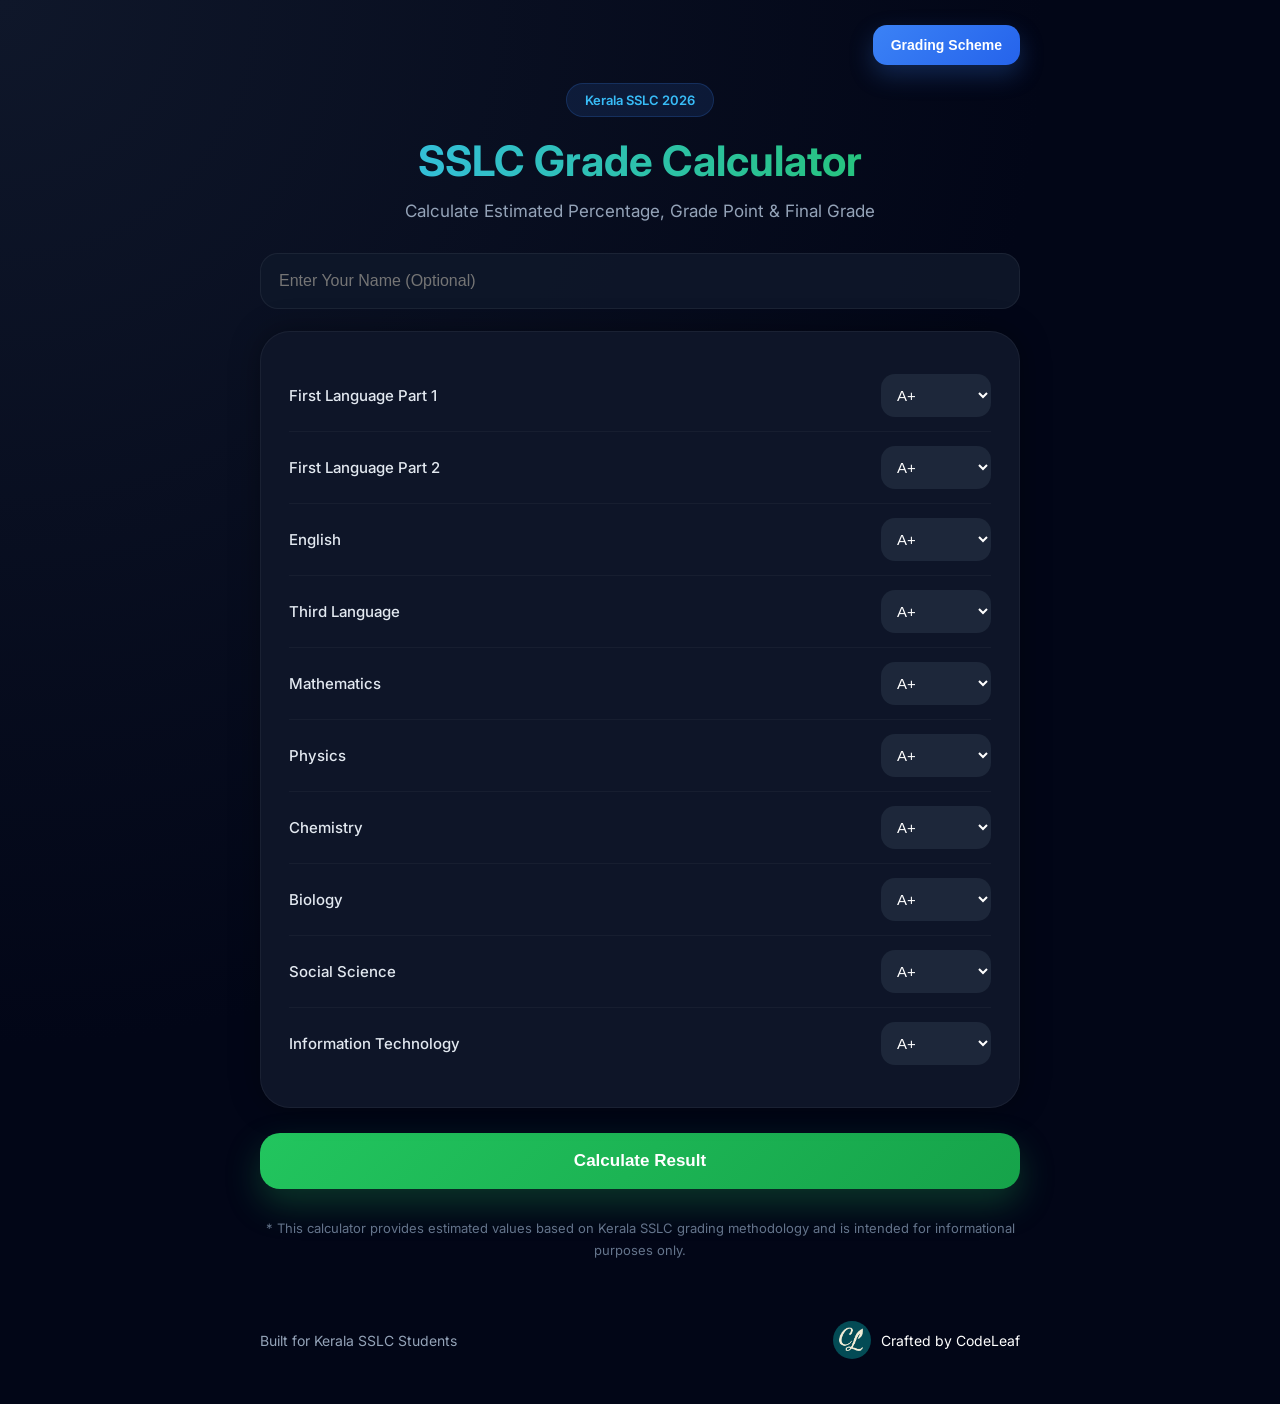
==== index.html @ b0786adb "Initial commit" ====
<!DOCTYPE html>
<html lang="en">

<head>

    <meta charset="UTF-8">

    <meta
        name="viewport"
        content="width=device-width, initial-scale=1.0"
    >

    <title>
        SSLC Grade Calculator 2026
    </title>

    <!-- GOOGLE FONT -->

    <link
        rel="preconnect"
        href="https://fonts.googleapis.com"
    >

    <link
        rel="preconnect"
        href="https://fonts.gstatic.com"
        crossorigin
    >

    <link
        href="https://fonts.googleapis.com/css2?family=Inter:wght@400;500;600;700&display=swap"
        rel="stylesheet"
    >

    <!-- CSS -->

    <link
        rel="stylesheet"
        href="style.css"
    >

</head>

<body>

    <!-- RESULT POPUP OVERLAY -->

    <div
        class="popup-overlay"
        id="popupOverlay"
    ></div>

    <div class="container">

        <!-- TOP BUTTON -->

        <div class="top-info-btn-container">

            <button
                class="grading-btn"
                onclick="openModal()"
            >
                Grading Scheme
            </button>

        </div>

        <!-- HERO SECTION -->

        <div class="hero">

            <div class="hero-badge">
                Kerala SSLC 2026
            </div>

            <h1>
                SSLC Grade Calculator
            </h1>

            <p>
                Calculate Estimated Percentage,
                Grade Point & Final Grade
            </p>

        </div>

        <!-- NAME INPUT -->

        <div class="name-box">

            <input
                type="text"
                id="studentName"
                placeholder="Enter Your Name (Optional)"
                maxlength="40"
            >

        </div>

        <!-- SUBJECT LIST -->

        <div
            class="subjects"
            id="subjects"
        ></div>

        <!-- CALCULATE BUTTON -->

        <button
            class="calculate-btn"
            onclick="calculateResult()"
        >
            Calculate Result
        </button>

        <!-- RESULT CARD -->

        <div
            class="result-card"
            id="resultCard"
        >

            <!-- CLOSE BUTTON -->

            <button
                class="close-result"
                onclick="closeResultCard()"
            >
                ✕
            </button>

            <!-- HEADER -->

            <div class="result-header">

                <div class="result-badge">
                    Kerala SSLC 2026
                </div>

                <h2>
                    Grade Report
                </h2>

            </div>

            <!-- RESULT DETAILS -->

            <div
                class="result-item"
                id="tgp"
            ></div>

            <div
                class="result-item"
                id="percentage"
            ></div>

            <div
                class="result-item"
                id="cgpa"
            ></div>

            <div
                class="result-item"
                id="grade"
            ></div>

            <!-- SHARE PREVIEW -->

            <div class="share-preview">

                <!-- TOP -->

                <div class="share-top">

                    <div>

                        <div class="report-badge">
                            SSLC REPORT 2026
                        </div>

                        <h3>
                            Kerala SSLC Grade Card
                        </h3>

                    </div>


                </div>

                <!-- NAME -->

                <div
                    class="share-name"
                    id="shareName"
                ></div>

                <!-- GRADE SECTION -->

                <div class="grade-layout">

                    <!-- RESULT CIRCLE -->

                    <div class="result-circle">

                        <span id="circleGrade">
                            A+
                        </span>

                    </div>

                    <!-- DETAILS -->

                    <div class="grade-details">

                        <div
                            class="share-grade"
                            id="shareGrade"
                        ></div>

                        <div
                            class="share-percentage"
                            id="sharePercentage"
                        ></div>

                        <div
                            class="share-cgpa"
                            id="shareCGPA"
                        ></div>

                    </div>

                </div>

                <!-- FOOTER -->

                <div class="share-footer">

                    <span>
                        Generated via sslcgrade.online
                    </span>

                </div>

            </div>

            <!-- SHARE BUTTON -->

            <button
                class="share-btn"
                onclick="shareCard()"
            >
                Share Result Card
            </button>

        </div>

        <!-- MODAL -->

        <div
            class="modal"
            id="gradingModal"
        >

            <div class="modal-content">

                <!-- CLOSE -->

                <span
                    class="close-btn"
                    onclick="closeModal()"
                >
                    &times;
                </span>

                <h2>
                    Kerala SSLC Grading System
                </h2>

                <!-- TABLE -->

                <div class="table-wrapper">

                    <table>

                        <tr>
                            <th>Grade</th>
                            <th>Percentage</th>
                            <th>Point</th>
                        </tr>

                        <tr>
                            <td>A+</td>
                            <td>90 - 100</td>
                            <td>9</td>
                        </tr>

                        <tr>
                            <td>A</td>
                            <td>80 - 89</td>
                            <td>8</td>
                        </tr>

                        <tr>
                            <td>B+</td>
                            <td>70 - 79</td>
                            <td>7</td>
                        </tr>

                        <tr>
                            <td>B</td>
                            <td>60 - 69</td>
                            <td>6</td>
                        </tr>

                        <tr>
                            <td>C+</td>
                            <td>50 - 59</td>
                            <td>5</td>
                        </tr>

                        <tr>
                            <td>C</td>
                            <td>40 - 49</td>
                            <td>4</td>
                        </tr>

                        <tr>
                            <td>D+</td>
                            <td>30 - 39</td>
                            <td>3</td>
                        </tr>

                        <tr>
                            <td>D</td>
                            <td>20 - 29</td>
                            <td>2</td>
                        </tr>

                        <tr>
                            <td>E</td>
                            <td>Below 20</td>
                            <td>1</td>
                        </tr>

                    </table>

                </div>

            </div>

        </div>

        <!-- DISCLAIMER -->

        <p class="disclaimer">

            * This calculator provides estimated values
            based on Kerala SSLC grading methodology
            and is intended for informational purposes only.

        </p>

        <!-- FOOTER -->

        <footer class="footer">

            <div class="footer-content">

                <span>
                    Built for Kerala SSLC Students
                </span>

                <a
                    href="https://codeleaf.co.in"
                    target="_blank"
                    class="codeleaf-tag"
                >

                    <img
                        src="logo.png"
                        alt="CodeLeaf Logo"
                        class="codeleaf-logo"
                    >

                    <span>
                        Crafted by CodeLeaf
                    </span>

                </a>

            </div>

        </footer>

    </div>

    <!-- SCRIPT -->

    <script src="script.js"></script>

</body>

</html>
---- style.css ----
*{
    margin:0;
    padding:0;
    box-sizing:border-box;
}

body{

    font-family:'Inter',sans-serif;

    background:
    radial-gradient(
        circle at top left,
        #0f172a,
        #020617 55%
    );

    color:white;

    min-height:100vh;

    padding:25px 15px;

    overflow-x:hidden;

}

/* CONTAINER */

.container{

    width:100%;

    max-width:760px;

    margin:auto;

}

/* HERO */

.hero{

    text-align:center;

    margin-bottom:28px;

}

.hero-badge{

    display:inline-block;

    padding:8px 18px;

    border-radius:30px;

    background:
    rgba(59,130,246,0.12);

    border:
    1px solid rgba(59,130,246,0.20);

    color:#38bdf8;

    font-size:13px;

    font-weight:600;

    margin-bottom:18px;

}

.hero h1{

    font-size:42px;

    font-weight:700;

    margin-bottom:12px;

    background:
    linear-gradient(
        90deg,
        #38bdf8,
        #22c55e
    );

    -webkit-background-clip:text;

    -webkit-text-fill-color:transparent;

}

.hero p{

    color:#94a3b8;

    font-size:17px;

    line-height:1.6;

}

/* TOP BUTTON */

.top-info-btn-container{

    display:flex;

    justify-content:flex-end;

    margin-bottom:18px;

}

.grading-btn{

    border:none;

    padding:12px 18px;

    border-radius:14px;

    background:
    linear-gradient(
        135deg,
        #3b82f6,
        #2563eb
    );

    color:white;

    font-size:14px;

    font-weight:600;

    cursor:pointer;

    transition:0.3s;

    box-shadow:
    0 10px 25px rgba(59,130,246,0.25);

}

.grading-btn:hover{

    transform:translateY(-2px);

}

/* NAME INPUT */

.name-box{

    margin-bottom:22px;

}

.name-box input{

    width:100%;

    padding:18px;

    border-radius:18px;

    border:
    1px solid rgba(255,255,255,0.06);

    background:
    rgba(15,23,42,0.92);

    color:white;

    font-size:16px;

    outline:none;

    transition:0.3s;

}

.name-box input:focus{

    border-color:#38bdf8;

    box-shadow:
    0 0 0 4px rgba(56,189,248,0.10);

}

/* SUBJECT BOX */

.subjects{

    background:
    rgba(15,23,42,0.95);

    border:
    1px solid rgba(255,255,255,0.05);

    padding:28px;

    border-radius:30px;

    backdrop-filter:blur(14px);

    box-shadow:
    0 0 30px rgba(0,0,0,0.35);

}

/* SUBJECT ROW */

.subject-row{

    display:flex;

    justify-content:space-between;

    align-items:center;

    gap:20px;

    padding:14px 0;

    border-bottom:
    1px solid rgba(255,255,255,0.04);

}

.subject-row:last-child{

    border-bottom:none;

}

.subject-row label{

    font-size:15px;

    color:#e2e8f0;

    font-weight:500;

}

/* SELECT */

select{

    min-width:110px;

    padding:12px;

    border:none;

    border-radius:14px;

    background:
    rgba(30,41,59,0.95);

    color:white;

    font-size:15px;

    outline:none;

    cursor:pointer;

}

/* BUTTONS */

.calculate-btn,
.share-btn{

    width:100%;

    border:none;

    padding:18px;

    border-radius:20px;

    margin-top:25px;

    font-size:17px;

    font-weight:600;

    cursor:pointer;

    transition:0.3s;

}

.calculate-btn{

    background:
    linear-gradient(
        135deg,
        #22c55e,
        #16a34a
    );

    color:white;

    box-shadow:
    0 15px 35px rgba(34,197,94,0.25);

}

.share-btn{

    background:
    linear-gradient(
        135deg,
        #3b82f6,
        #2563eb
    );

    color:white;

    margin-top:28px;

}

.calculate-btn:hover,
.share-btn:hover{

    transform:translateY(-2px);

}

/* OVERLAY */

.popup-overlay{

    display:none;

    position:fixed;

    inset:0;

    background:
    rgba(0,0,0,0.72);

    backdrop-filter:blur(10px);

    z-index:9990;

}

/* RESULT POPUP */

.result-card{

    display:none;

    position:fixed;

    top:50%;

    left:50%;

    transform:
    translate(-50%,-50%);

    width:92%;

    max-width:520px;

    max-height:90vh;

    overflow-y:auto;

    z-index:9999;

    padding:34px 28px;

    border-radius:34px;

    background:
    linear-gradient(
        145deg,
        rgba(15,23,42,0.98),
        rgba(30,41,59,0.96)
    );

    border:
    1px solid rgba(255,255,255,0.08);

    box-shadow:
    0 0 80px rgba(59,130,246,0.20);

    animation:popupShow 0.35s ease;

}

/* POPUP ANIMATION */

@keyframes popupShow{

    from{

        opacity:0;

        transform:
        translate(-50%,-45%)
        scale(0.92);

    }

    to{

        opacity:1;

        transform:
        translate(-50%,-50%)
        scale(1);

    }

}

/* CLOSE BUTTON */

.close-result{

    position:absolute;

    top:18px;

    right:18px;

    width:44px;

    height:44px;

    border:none;

    border-radius:50%;

    display:flex;

    align-items:center;

    justify-content:center;

    background:
    linear-gradient(
        135deg,
        rgba(239,68,68,0.25),
        rgba(220,38,38,0.22)
    );

    color:white;

    font-size:20px;

    cursor:pointer;

    transition:0.3s;

}

.close-result:hover{

    transform:
    rotate(90deg)
    scale(1.08);

}

/* RESULT HEADER */

.result-header{

    text-align:center;

    margin-bottom:25px;

}

.result-header h2{

    font-size:34px;

    margin-top:10px;

}

/* RESULT ITEMS */

.result-item{

    margin:12px 0;

    color:#cbd5e1;

    font-size:17px;

    text-align:center;

}

/* SHARE PREVIEW */

.share-preview{

    margin-top:30px;

    padding:28px;

    border-radius:30px;

    background:
    linear-gradient(
        145deg,
        rgba(15,23,42,0.98),
        rgba(30,41,59,0.95)
    );

    border:
    1px solid rgba(255,255,255,0.05);

}

/* SHARE TOP */

.share-top{

    display:flex;

    justify-content:space-between;

    align-items:center;

    margin-bottom:25px;

}

.report-badge{

    font-size:12px;

    color:#38bdf8;

    margin-bottom:6px;

}

.share-top h3{

    font-size:22px;

}

/* LOGO */

.mini-logo{

    width:56px;

    height:56px;

    border-radius:50%;

}

/* NAME */

.share-name{

    text-align:center;

    font-size:26px;

    font-weight:700;

    margin-bottom:25px;

}

/* RESULT CIRCLE */

.result-circle{

    width:180px;

    height:180px;

    border-radius:50%;

    margin:0 auto 28px;

    display:flex;

    justify-content:center;

    align-items:center;

    background:
    linear-gradient(
        135deg,
        #22c55e,
        #3b82f6,
        #8b5cf6
    );

    background-size:300% 300%;

    animation:
    gradientMove 6s ease infinite;

    box-shadow:
    0 0 60px rgba(59,130,246,0.30);

}

.result-circle span{

    font-size:64px;

    font-weight:700;

}

@keyframes gradientMove{

    0%{

        background-position:0% 50%;

    }

    50%{

        background-position:100% 50%;

    }

    100%{

        background-position:0% 50%;

    }

}

/* GRADE DETAILS */

.grade-details{

    display:flex;

    flex-direction:column;

    gap:18px;

}

.share-grade,
.share-percentage,
.share-cgpa{

    padding:18px;

    border-radius:20px;

    background:
    rgba(255,255,255,0.04);

    text-align:center;

    font-size:18px;

    color:white;

}

/* FOOTER */

.share-footer{

    margin-top:28px;

    text-align:center;

    color:#94a3b8;

    font-size:13px;

}

/* DISCLAIMER */

.disclaimer{

    margin-top:28px;

    text-align:center;

    color:#64748b;

    font-size:13px;

    line-height:1.7;

}

/* FOOTER */

.footer{

    margin-top:40px;

    padding:20px 0;

}

.footer-content{

    display:flex;

    justify-content:space-between;

    align-items:center;

    gap:20px;

    flex-wrap:wrap;

    color:#94a3b8;

    font-size:14px;

}

/* CODELEAF */

.codeleaf-tag{

    display:flex;

    align-items:center;

    gap:10px;

    text-decoration:none;

    color:white;

    transition:0.3s;

}

.codeleaf-tag:hover{

    transform:translateY(-2px);

}

.codeleaf-logo{

    width:38px;

    height:38px;

    border-radius:50%;

}

/* MODAL */

.modal{

    display:none;

    position:fixed;

    inset:0;

    background:
    rgba(0,0,0,0.7);

    z-index:99999;

    padding:20px;

}

.modal-content{

    background:#0f172a;

    max-width:500px;

    margin:80px auto;

    border-radius:24px;

    padding:28px;

    position:relative;

}

.close-btn{

    position:absolute;

    right:20px;

    top:20px;

    font-size:28px;

    cursor:pointer;

}

/* TABLE */

.table-wrapper{

    overflow-x:auto;

}

table{

    width:100%;

    border-collapse:collapse;

    margin-top:20px;

}

th,
td{

    padding:14px;

    border:
    1px solid rgba(255,255,255,0.06);

    text-align:center;

}

th{

    background:
    rgba(59,130,246,0.18);

}

/* MOBILE */

@media(max-width:600px){

    .hero h1{

        font-size:34px;

    }

    .subject-row{

        flex-direction:column;

        align-items:flex-start;

    }

    select{

        width:100%;

    }

    .result-circle{

        width:150px;

        height:150px;

    }

    .result-circle span{

        font-size:52px;

    }

    .share-top{

        flex-direction:column;

        gap:18px;

        text-align:center;

    }

    .footer-content{

        flex-direction:column;

        text-align:center;

    }

}
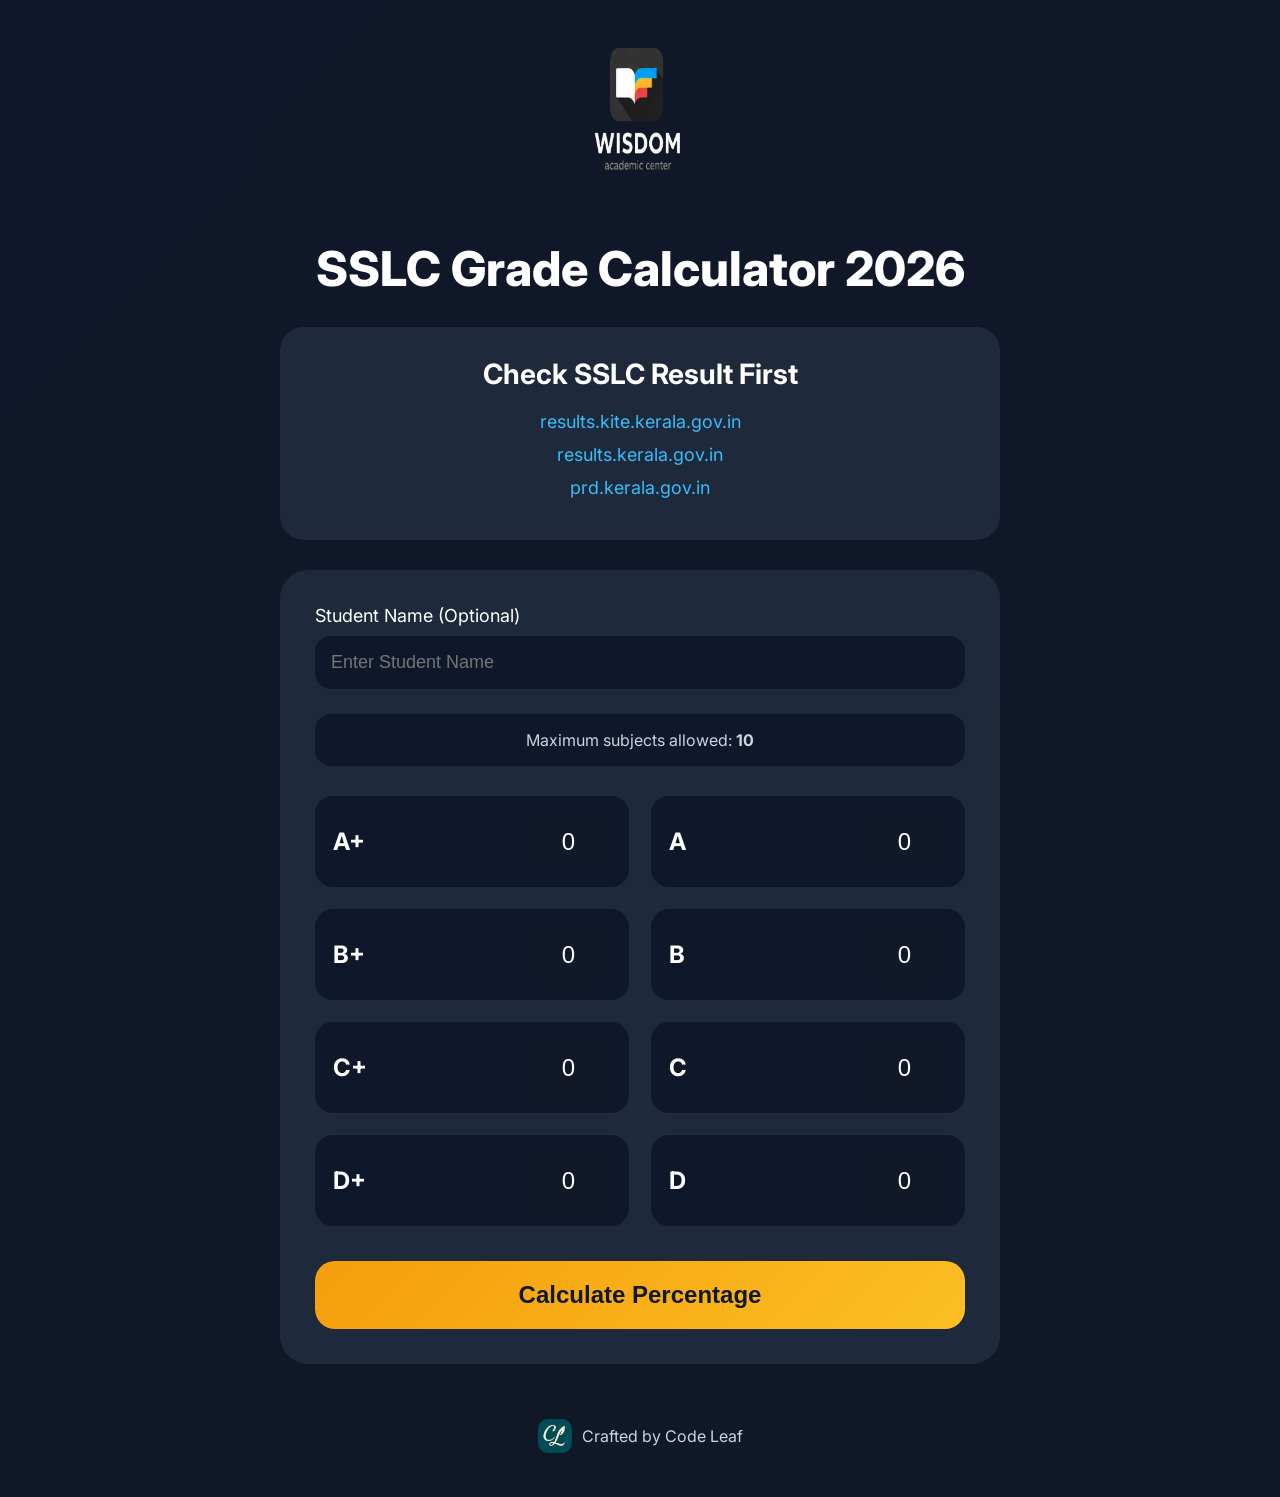
==== commit 88f5da17: "Initial commit3" ====
--- a/index.html
+++ b/index.html
@@ -3,401 +3,225 @@
 
 <head>
 
-    <meta charset="UTF-8">
-
-    <meta
-        name="viewport"
-        content="width=device-width, initial-scale=1.0"
-    >
-
-    <title>
+<meta charset="UTF-8">
+<meta name="viewport" content="width=device-width, initial-scale=1.0">
+
+<title>SSLC Grade Calculator 2026</title>
+
+<link rel="stylesheet" href="style.css">
+
+<link rel="preconnect"
+      href="https://fonts.googleapis.com">
+
+<link rel="preconnect"
+      href="https://fonts.gstatic.com"
+      crossorigin>
+
+<link href="https://fonts.googleapis.com/css2?family=Inter:wght@400;500;600;700;800&display=swap"
+      rel="stylesheet">
+
+</head>
+
+<body>
+
+<div class="container">
+
+    <!-- LOGO -->
+
+    <div class="logo-section">
+
+        <img src="Firefly.png"
+             class="wisdom-logo">
+
+    </div>
+
+    <!-- TITLE -->
+
+    <h1>
         SSLC Grade Calculator 2026
-    </title>
-
-    <!-- GOOGLE FONT -->
-
-    <link
-        rel="preconnect"
-        href="https://fonts.googleapis.com"
-    >
-
-    <link
-        rel="preconnect"
-        href="https://fonts.gstatic.com"
-        crossorigin
-    >
-
-    <link
-        href="https://fonts.googleapis.com/css2?family=Inter:wght@400;500;600;700&display=swap"
-        rel="stylesheet"
-    >
-
-    <!-- CSS -->
-
-    <link
-        rel="stylesheet"
-        href="style.css"
-    >
-
-</head>
-
-<body>
-
-    <!-- RESULT POPUP OVERLAY -->
-
-    <div
-        class="popup-overlay"
-        id="popupOverlay"
-    ></div>
-
-    <div class="container">
-
-        <!-- TOP BUTTON -->
-
-        <div class="top-info-btn-container">
-
-            <button
-                class="grading-btn"
-                onclick="openModal()"
-            >
-                Grading Scheme
-            </button>
+    </h1>
+
+    <!-- RESULT LINKS -->
+
+    <div class="result-links">
+
+        <h3>
+            Check SSLC Result First
+        </h3>
+
+        <a href="https://results.kite.kerala.gov.in"
+           target="_blank">
+
+           results.kite.kerala.gov.in
+
+        </a>
+
+        <a href="https://results.kerala.gov.in"
+           target="_blank">
+
+           results.kerala.gov.in
+
+        </a>
+
+        <a href="https://prd.kerala.gov.in"
+           target="_blank">
+
+           prd.kerala.gov.in
+
+        </a>
+
+    </div>
+
+    <!-- FORM -->
+
+    <div class="form-box">
+
+        <!-- OPTIONAL NAME -->
+
+        <div class="input-box">
+
+            <label>
+                Student Name (Optional)
+            </label>
+
+            <input type="text"
+                   id="studentName"
+                   placeholder="Enter Student Name">
 
         </div>
 
-        <!-- HERO SECTION -->
-
-        <div class="hero">
-
-            <div class="hero-badge">
-                Kerala SSLC 2026
-            </div>
-
-            <h1>
-                SSLC Grade Calculator
-            </h1>
-
-            <p>
-                Calculate Estimated Percentage,
-                Grade Point & Final Grade
-            </p>
+        <!-- NOTE -->
+
+        <div class="note-box">
+
+            Maximum subjects allowed:
+            <strong>10</strong>
 
         </div>
 
-        <!-- NAME INPUT -->
-
-        <div class="name-box">
-
-            <input
-                type="text"
-                id="studentName"
-                placeholder="Enter Your Name (Optional)"
-                maxlength="40"
-            >
+        <!-- GRADE GRID -->
+
+        <div class="grade-grid">
+
+            <div class="grade-item">
+                <label>A+</label>
+                <input type="number" id="aplus" value="0">
+            </div>
+
+            <div class="grade-item">
+                <label>A</label>
+                <input type="number" id="a" value="0">
+            </div>
+
+            <div class="grade-item">
+                <label>B+</label>
+                <input type="number" id="bplus" value="0">
+            </div>
+
+            <div class="grade-item">
+                <label>B</label>
+                <input type="number" id="b" value="0">
+            </div>
+
+            <div class="grade-item">
+                <label>C+</label>
+                <input type="number" id="cplus" value="0">
+            </div>
+
+            <div class="grade-item">
+                <label>C</label>
+                <input type="number" id="c" value="0">
+            </div>
+
+            <div class="grade-item">
+                <label>D+</label>
+                <input type="number" id="dplus" value="0">
+            </div>
+
+            <div class="grade-item">
+                <label>D</label>
+                <input type="number" id="d" value="0">
+            </div>
 
         </div>
 
-        <!-- SUBJECT LIST -->
-
-        <div
-            class="subjects"
-            id="subjects"
-        ></div>
-
-        <!-- CALCULATE BUTTON -->
-
-        <button
-            class="calculate-btn"
-            onclick="calculateResult()"
-        >
-            Calculate Result
+        <!-- BUTTON -->
+
+        <button class="calculate-btn"
+                onclick="calculateResult()">
+
+            Calculate Percentage
+
         </button>
 
-        <!-- RESULT CARD -->
-
-        <div
-            class="result-card"
-            id="resultCard"
-        >
-
-            <!-- CLOSE BUTTON -->
-
-            <button
-                class="close-result"
-                onclick="closeResultCard()"
-            >
-                ✕
-            </button>
-
-            <!-- HEADER -->
-
-            <div class="result-header">
-
-                <div class="result-badge">
-                    Kerala SSLC 2026
-                </div>
-
-                <h2>
-                    Grade Report
-                </h2>
-
-            </div>
-
-            <!-- RESULT DETAILS -->
-
-            <div
-                class="result-item"
-                id="tgp"
-            ></div>
-
-            <div
-                class="result-item"
-                id="percentage"
-            ></div>
-
-            <div
-                class="result-item"
-                id="cgpa"
-            ></div>
-
-            <div
-                class="result-item"
-                id="grade"
-            ></div>
-
-            <!-- SHARE PREVIEW -->
-
-            <div class="share-preview">
-
-                <!-- TOP -->
-
-                <div class="share-top">
-
-                    <div>
-
-                        <div class="report-badge">
-                            SSLC REPORT 2026
-                        </div>
-
-                        <h3>
-                            Kerala SSLC Grade Card
-                        </h3>
-
-                    </div>
-
-
-                </div>
-
-                <!-- NAME -->
-
-                <div
-                    class="share-name"
-                    id="shareName"
-                ></div>
-
-                <!-- GRADE SECTION -->
-
-                <div class="grade-layout">
-
-                    <!-- RESULT CIRCLE -->
-
-                    <div class="result-circle">
-
-                        <span id="circleGrade">
-                            A+
-                        </span>
-
-                    </div>
-
-                    <!-- DETAILS -->
-
-                    <div class="grade-details">
-
-                        <div
-                            class="share-grade"
-                            id="shareGrade"
-                        ></div>
-
-                        <div
-                            class="share-percentage"
-                            id="sharePercentage"
-                        ></div>
-
-                        <div
-                            class="share-cgpa"
-                            id="shareCGPA"
-                        ></div>
-
-                    </div>
-
-                </div>
-
-                <!-- FOOTER -->
-
-                <div class="share-footer">
-
-                    <span>
-                        Generated via sslcgrade.online
-                    </span>
-
-                </div>
-
-            </div>
-
-            <!-- SHARE BUTTON -->
-
-            <button
-                class="share-btn"
-                onclick="shareCard()"
-            >
-                Share Result Card
-            </button>
-
-        </div>
-
-        <!-- MODAL -->
-
-        <div
-            class="modal"
-            id="gradingModal"
-        >
-
-            <div class="modal-content">
-
-                <!-- CLOSE -->
-
-                <span
-                    class="close-btn"
-                    onclick="closeModal()"
-                >
-                    &times;
-                </span>
-
-                <h2>
-                    Kerala SSLC Grading System
-                </h2>
-
-                <!-- TABLE -->
-
-                <div class="table-wrapper">
-
-                    <table>
-
-                        <tr>
-                            <th>Grade</th>
-                            <th>Percentage</th>
-                            <th>Point</th>
-                        </tr>
-
-                        <tr>
-                            <td>A+</td>
-                            <td>90 - 100</td>
-                            <td>9</td>
-                        </tr>
-
-                        <tr>
-                            <td>A</td>
-                            <td>80 - 89</td>
-                            <td>8</td>
-                        </tr>
-
-                        <tr>
-                            <td>B+</td>
-                            <td>70 - 79</td>
-                            <td>7</td>
-                        </tr>
-
-                        <tr>
-                            <td>B</td>
-                            <td>60 - 69</td>
-                            <td>6</td>
-                        </tr>
-
-                        <tr>
-                            <td>C+</td>
-                            <td>50 - 59</td>
-                            <td>5</td>
-                        </tr>
-
-                        <tr>
-                            <td>C</td>
-                            <td>40 - 49</td>
-                            <td>4</td>
-                        </tr>
-
-                        <tr>
-                            <td>D+</td>
-                            <td>30 - 39</td>
-                            <td>3</td>
-                        </tr>
-
-                        <tr>
-                            <td>D</td>
-                            <td>20 - 29</td>
-                            <td>2</td>
-                        </tr>
-
-                        <tr>
-                            <td>E</td>
-                            <td>Below 20</td>
-                            <td>1</td>
-                        </tr>
-
-                    </table>
-
-                </div>
-
-            </div>
-
-        </div>
-
-        <!-- DISCLAIMER -->
-
-        <p class="disclaimer">
-
-            * This calculator provides estimated values
-            based on Kerala SSLC grading methodology
-            and is intended for informational purposes only.
-
-        </p>
-
-        <!-- FOOTER -->
-
-        <footer class="footer">
-
-            <div class="footer-content">
-
-                <span>
-                    Built for Kerala SSLC Students
-                </span>
-
-                <a
-                    href="https://codeleaf.co.in"
-                    target="_blank"
-                    class="codeleaf-tag"
-                >
-
-                    <img
-                        src="logo.png"
-                        alt="CodeLeaf Logo"
-                        class="codeleaf-logo"
-                    >
-
-                    <span>
-                        Crafted by CodeLeaf
-                    </span>
-
-                </a>
-
-            </div>
-
-        </footer>
-
-    </div>
-
-    <!-- SCRIPT -->
-
-    <script src="script.js"></script>
+    </div>
+
+</div>
+
+<!-- POPUP -->
+
+<div class="popup-overlay"
+     id="popupOverlay">
+
+</div>
+
+<div class="popup-card"
+     id="popupCard">
+
+    <button class="close-btn"
+            onclick="closePopup()">
+
+        ×
+
+    </button>
+
+    <h2>
+        Result
+    </h2>
+
+    <div class="popup-result">
+
+        <p id="popupName"></p>
+
+        <p id="percentage"></p>
+
+        <p id="grade"></p>
+
+        <p id="classification"></p>
+
+        <p id="tgp"></p>
+
+    </div>
+
+    <button class="copy-btn"
+            onclick="copyResult()">
+
+        Copy Result
+
+    </button>
+
+</div>
+
+<!-- FOOTER -->
+
+<footer class="footer">
+
+    <a href="https://codeleaf.co.in"
+       target="_blank"
+       class="footer-brand">
+
+        <img src="logo.png"
+             class="footer-logo">
+
+        <span>
+            Crafted by Code Leaf
+        </span>
+
+    </a>
+
+</footer>
+
+<script src="script.js"></script>
 
 </body>
 
--- a/style.css
+++ b/style.css
@@ -3,917 +3,477 @@
     padding:0;
     box-sizing:border-box;
 }
+/* REMOVE NUMBER INPUT ARROWS */
+
+input[type=number]::-webkit-inner-spin-button,
+input[type=number]::-webkit-outer-spin-button {
+
+    -webkit-appearance: none;
+
+    margin: 0;
+
+}
+
+input[type=number]{
+
+    -moz-appearance: textfield;
+
+}
 
 body{
 
     font-family:'Inter',sans-serif;
-
-    background:
-    radial-gradient(
-        circle at top left,
-        #0f172a,
-        #020617 55%
-    );
-
-    color:white;
-
-    min-height:100vh;
-
-    padding:25px 15px;
-
-    overflow-x:hidden;
-
-}
-
-/* CONTAINER */
-
-.container{
-
-    width:100%;
-
-    max-width:760px;
-
-    margin:auto;
-
-}
-
-/* HERO */
-
-.hero{
-
-    text-align:center;
-
-    margin-bottom:28px;
-
-}
-
-.hero-badge{
-
-    display:inline-block;
-
-    padding:8px 18px;
-
-    border-radius:30px;
-
-    background:
-    rgba(59,130,246,0.12);
-
-    border:
-    1px solid rgba(59,130,246,0.20);
-
-    color:#38bdf8;
-
-    font-size:13px;
-
-    font-weight:600;
-
-    margin-bottom:18px;
-
-}
-
-.hero h1{
-
-    font-size:42px;
-
-    font-weight:700;
-
-    margin-bottom:12px;
-
-    background:
-    linear-gradient(
-        90deg,
-        #38bdf8,
-        #22c55e
-    );
-
-    -webkit-background-clip:text;
-
-    -webkit-text-fill-color:transparent;
-
-}
-
-.hero p{
-
-    color:#94a3b8;
-
-    font-size:17px;
-
-    line-height:1.6;
-
-}
-
-/* TOP BUTTON */
-
-.top-info-btn-container{
-
-    display:flex;
-
-    justify-content:flex-end;
-
-    margin-bottom:18px;
-
-}
-
-.grading-btn{
-
-    border:none;
-
-    padding:12px 18px;
-
-    border-radius:14px;
 
     background:
     linear-gradient(
         135deg,
-        #3b82f6,
-        #2563eb
+        #0f172a,
+        #111827
     );
 
+    color:#ffffff;
+
+    min-height:100vh;
+
+    padding:20px;
+
+}
+
+/* CONTAINER */
+
+.container{
+
+    max-width:720px;
+
+    margin:auto;
+
+}
+
+/* LOGO */
+
+.logo-section{
+
+    text-align:center;
+
+    margin-bottom:20px;
+
+}
+
+.wisdom-logo{
+
+    width:310px;
+
+    border-radius:20px;
+
+}
+
+/* TITLE */
+
+h1{
+
+    text-align:center;
+
+    font-size:48px;
+
+    line-height:1.2;
+
+    margin-bottom:30px;
+
+    font-weight:800;
+
+}
+
+/* RESULT LINKS */
+
+.result-links{
+
+    background:#1e293b;
+
+    padding:30px;
+
+    border-radius:24px;
+
+    margin-bottom:30px;
+
+    text-align:center;
+
+}
+
+.result-links h3{
+
+    margin-bottom:20px;
+
+    font-size:28px;
+
+}
+
+.result-links a{
+
+    display:block;
+
+    margin:12px 0;
+
+    text-decoration:none;
+
+    color:#38bdf8;
+
+    font-size:18px;
+
+}
+
+/* FORM BOX */
+
+.form-box{
+
+    background:#1e293b;
+
+    padding:35px;
+
+    border-radius:28px;
+
+}
+
+/* INPUT BOX */
+
+.input-box{
+
+    margin-bottom:25px;
+
+}
+
+.input-box label{
+
+    display:block;
+
+    margin-bottom:10px;
+
+    font-size:18px;
+
+}
+
+.input-box input{
+
+    width:100%;
+
+    padding:16px;
+
+    border:none;
+
+    border-radius:16px;
+
+    background:#0f172a;
+
     color:white;
 
-    font-size:14px;
-
-    font-weight:600;
-
-    cursor:pointer;
-
-    transition:0.3s;
-
-    box-shadow:
-    0 10px 25px rgba(59,130,246,0.25);
-
-}
-
-.grading-btn:hover{
-
-    transform:translateY(-2px);
-
-}
-
-/* NAME INPUT */
-
-.name-box{
-
-    margin-bottom:22px;
-
-}
-
-.name-box input{
+    font-size:18px;
+
+}
+
+/* NOTE */
+
+.note-box{
+
+    background:#0f172a;
+
+    padding:16px;
+
+    border-radius:16px;
+
+    text-align:center;
+
+    margin-bottom:30px;
+
+    color:#cbd5e1;
+
+}
+
+/* GRID */
+
+.grade-grid{
+
+    display:grid;
+
+    grid-template-columns:repeat(2,1fr);
+
+    gap:22px;
+
+}
+
+/* ITEM */
+
+.grade-item{
+
+    display:flex;
+
+    justify-content:space-between;
+
+    align-items:center;
+
+    background:#0f172a;
+
+    padding:18px;
+
+    border-radius:18px;
+
+}
+
+.grade-item label{
+
+    font-size:24px;
+
+    font-weight:700;
+
+}
+
+.grade-item input{
+
+    width:85px;
+
+    height:55px;
+
+    border:none;
+
+    border-radius:14px;
+
+    background:#111827;
+
+    color:white;
+
+    text-align:center;
+
+    font-size:24px;
+
+}
+
+/* REMOVE ARROWS */
+
+input::-webkit-outer-spin-button,
+input::-webkit-inner-spin-button{
+
+    -webkit-appearance:none;
+
+}
+
+/* BUTTON */
+
+.calculate-btn{
 
     width:100%;
 
-    padding:18px;
-
-    border-radius:18px;
-
-    border:
-    1px solid rgba(255,255,255,0.06);
-
-    background:
-    rgba(15,23,42,0.92);
-
-    color:white;
-
-    font-size:16px;
-
-    outline:none;
-
-    transition:0.3s;
-
-}
-
-.name-box input:focus{
-
-    border-color:#38bdf8;
-
-    box-shadow:
-    0 0 0 4px rgba(56,189,248,0.10);
-
-}
-
-/* SUBJECT BOX */
-
-.subjects{
-
-    background:
-    rgba(15,23,42,0.95);
-
-    border:
-    1px solid rgba(255,255,255,0.05);
-
-    padding:28px;
-
-    border-radius:30px;
-
-    backdrop-filter:blur(14px);
-
-    box-shadow:
-    0 0 30px rgba(0,0,0,0.35);
-
-}
-
-/* SUBJECT ROW */
-
-.subject-row{
-
-    display:flex;
-
-    justify-content:space-between;
-
-    align-items:center;
-
-    gap:20px;
-
-    padding:14px 0;
-
-    border-bottom:
-    1px solid rgba(255,255,255,0.04);
-
-}
-
-.subject-row:last-child{
-
-    border-bottom:none;
-
-}
-
-.subject-row label{
-
-    font-size:15px;
-
-    color:#e2e8f0;
-
-    font-weight:500;
-
-}
-
-/* SELECT */
-
-select{
-
-    min-width:110px;
-
-    padding:12px;
+    margin-top:35px;
+
+    padding:20px;
 
     border:none;
 
-    border-radius:14px;
-
-    background:
-    rgba(30,41,59,0.95);
-
-    color:white;
-
-    font-size:15px;
-
-    outline:none;
-
-    cursor:pointer;
-
-}
-
-/* BUTTONS */
-
-.calculate-btn,
-.share-btn{
-
-    width:100%;
-
-    border:none;
-
-    padding:18px;
-
     border-radius:20px;
-
-    margin-top:25px;
-
-    font-size:17px;
-
-    font-weight:600;
-
-    cursor:pointer;
-
-    transition:0.3s;
-
-}
-
-.calculate-btn{
 
     background:
     linear-gradient(
         135deg,
-        #22c55e,
-        #16a34a
+        #f59e0b,
+        #fbbf24
     );
 
+    color:#111827;
+
+    font-size:24px;
+
+    font-weight:800;
+
+    cursor:pointer;
+
+}
+
+/* POPUP */
+
+.popup-overlay{
+
+    position:fixed;
+
+    inset:0;
+
+    background:rgba(0,0,0,0.75);
+
+    display:none;
+
+    z-index:999;
+
+}
+
+.popup-card{
+
+    position:fixed;
+
+    top:50%;
+
+    left:50%;
+
+    transform:translate(-50%,-50%);
+
+    width:90%;
+
+    max-width:480px;
+
+    background:#1e293b;
+
+    padding:35px;
+
+    border-radius:28px;
+
+    z-index:1000;
+
+    display:none;
+
+}
+
+.popup-card h2{
+
+    text-align:center;
+
+    margin-bottom:25px;
+
+    font-size:40px;
+
+    color:#fbbf24;
+
+}
+
+.popup-result p{
+
+    text-align:center;
+
+    margin:18px 0;
+
+    font-size:22px;
+
+    line-height:1.7;
+
+}
+
+/* CLOSE */
+
+.close-btn{
+
+    position:absolute;
+
+    top:15px;
+
+    right:15px;
+
+    width:40px;
+
+    height:40px;
+
+    border:none;
+
+    border-radius:50%;
+
+    background:#111827;
+
     color:white;
 
-    box-shadow:
-    0 15px 35px rgba(34,197,94,0.25);
-
-}
-
-.share-btn{
+    font-size:26px;
+
+    cursor:pointer;
+
+}
+
+/* COPY BUTTON */
+
+.copy-btn{
+
+    width:100%;
+
+    margin-top:25px;
+
+    padding:18px;
+
+    border:none;
+
+    border-radius:18px;
 
     background:
     linear-gradient(
         135deg,
-        #3b82f6,
-        #2563eb
+        #38bdf8,
+        #0ea5e9
     );
 
     color:white;
 
-    margin-top:28px;
-
-}
-
-.calculate-btn:hover,
-.share-btn:hover{
-
-    transform:translateY(-2px);
-
-}
-
-/* OVERLAY */
-
-.popup-overlay{
-
-    display:none;
-
-    position:fixed;
-
-    inset:0;
-
-    background:
-    rgba(0,0,0,0.72);
-
-    backdrop-filter:blur(10px);
-
-    z-index:9990;
-
-}
-
-/* RESULT POPUP */
-
-.result-card{
-
-    display:none;
-
-    position:fixed;
-
-    top:50%;
-
-    left:50%;
-
-    transform:
-    translate(-50%,-50%);
-
-    width:92%;
-
-    max-width:520px;
-
-    max-height:90vh;
-
-    overflow-y:auto;
-
-    z-index:9999;
-
-    padding:34px 28px;
-
-    border-radius:34px;
-
-    background:
-    linear-gradient(
-        145deg,
-        rgba(15,23,42,0.98),
-        rgba(30,41,59,0.96)
-    );
-
-    border:
-    1px solid rgba(255,255,255,0.08);
-
-    box-shadow:
-    0 0 80px rgba(59,130,246,0.20);
-
-    animation:popupShow 0.35s ease;
-
-}
-
-/* POPUP ANIMATION */
-
-@keyframes popupShow{
-
-    from{
-
-        opacity:0;
-
-        transform:
-        translate(-50%,-45%)
-        scale(0.92);
+    font-size:22px;
+
+    font-weight:700;
+
+    cursor:pointer;
+
+}
+
+/* FOOTER */
+
+.footer{
+
+    text-align:center;
+
+    margin-top:35px;
+
+    padding:20px;
+
+}
+
+.footer-brand{
+
+    display:inline-flex;
+
+    align-items:center;
+
+    gap:10px;
+
+    text-decoration:none;
+
+    color:#cbd5e1;
+
+    font-size:16px;
+
+}
+
+.footer-logo{
+
+    width:34px;
+
+    height:34px;
+
+    border-radius:10px;
+
+}
+
+/* MOBILE */
+
+@media(max-width:768px){
+
+    h1{
+
+        font-size:34px;
 
     }
 
-    to{
-
-        opacity:1;
-
-        transform:
-        translate(-50%,-50%)
-        scale(1);
+    .grade-grid{
+
+        grid-template-columns:1fr;
 
     }
 
-}
-
-/* CLOSE BUTTON */
-
-.close-result{
-
-    position:absolute;
-
-    top:18px;
-
-    right:18px;
-
-    width:44px;
-
-    height:44px;
-
-    border:none;
-
-    border-radius:50%;
-
-    display:flex;
-
-    align-items:center;
-
-    justify-content:center;
-
-    background:
-    linear-gradient(
-        135deg,
-        rgba(239,68,68,0.25),
-        rgba(220,38,38,0.22)
-    );
-
-    color:white;
-
-    font-size:20px;
-
-    cursor:pointer;
-
-    transition:0.3s;
-
-}
-
-.close-result:hover{
-
-    transform:
-    rotate(90deg)
-    scale(1.08);
-
-}
-
-/* RESULT HEADER */
-
-.result-header{
-
-    text-align:center;
-
-    margin-bottom:25px;
-
-}
-
-.result-header h2{
-
-    font-size:34px;
-
-    margin-top:10px;
-
-}
-
-/* RESULT ITEMS */
-
-.result-item{
-
-    margin:12px 0;
-
-    color:#cbd5e1;
-
-    font-size:17px;
-
-    text-align:center;
-
-}
-
-/* SHARE PREVIEW */
-
-.share-preview{
-
-    margin-top:30px;
-
-    padding:28px;
-
-    border-radius:30px;
-
-    background:
-    linear-gradient(
-        145deg,
-        rgba(15,23,42,0.98),
-        rgba(30,41,59,0.95)
-    );
-
-    border:
-    1px solid rgba(255,255,255,0.05);
-
-}
-
-/* SHARE TOP */
-
-.share-top{
-
-    display:flex;
-
-    justify-content:space-between;
-
-    align-items:center;
-
-    margin-bottom:25px;
-
-}
-
-.report-badge{
-
-    font-size:12px;
-
-    color:#38bdf8;
-
-    margin-bottom:6px;
-
-}
-
-.share-top h3{
-
-    font-size:22px;
-
-}
-
-/* LOGO */
-
-.mini-logo{
-
-    width:56px;
-
-    height:56px;
-
-    border-radius:50%;
-
-}
-
-/* NAME */
-
-.share-name{
-
-    text-align:center;
-
-    font-size:26px;
-
-    font-weight:700;
-
-    margin-bottom:25px;
-
-}
-
-/* RESULT CIRCLE */
-
-.result-circle{
-
-    width:180px;
-
-    height:180px;
-
-    border-radius:50%;
-
-    margin:0 auto 28px;
-
-    display:flex;
-
-    justify-content:center;
-
-    align-items:center;
-
-    background:
-    linear-gradient(
-        135deg,
-        #22c55e,
-        #3b82f6,
-        #8b5cf6
-    );
-
-    background-size:300% 300%;
-
-    animation:
-    gradientMove 6s ease infinite;
-
-    box-shadow:
-    0 0 60px rgba(59,130,246,0.30);
-
-}
-
-.result-circle span{
-
-    font-size:64px;
-
-    font-weight:700;
-
-}
-
-@keyframes gradientMove{
-
-    0%{
-
-        background-position:0% 50%;
+    .form-box{
+
+        padding:24px;
 
     }
 
-    50%{
-
-        background-position:100% 50%;
+    .popup-result p{
+
+        font-size:18px;
 
     }
 
-    100%{
-
-        background-position:0% 50%;
-
-    }
-
-}
-
-/* GRADE DETAILS */
-
-.grade-details{
-
-    display:flex;
-
-    flex-direction:column;
-
-    gap:18px;
-
-}
-
-.share-grade,
-.share-percentage,
-.share-cgpa{
-
-    padding:18px;
-
-    border-radius:20px;
-
-    background:
-    rgba(255,255,255,0.04);
-
-    text-align:center;
-
-    font-size:18px;
-
-    color:white;
-
-}
-
-/* FOOTER */
-
-.share-footer{
-
-    margin-top:28px;
-
-    text-align:center;
-
-    color:#94a3b8;
-
-    font-size:13px;
-
-}
-
-/* DISCLAIMER */
-
-.disclaimer{
-
-    margin-top:28px;
-
-    text-align:center;
-
-    color:#64748b;
-
-    font-size:13px;
-
-    line-height:1.7;
-
-}
-
-/* FOOTER */
-
-.footer{
-
-    margin-top:40px;
-
-    padding:20px 0;
-
-}
-
-.footer-content{
-
-    display:flex;
-
-    justify-content:space-between;
-
-    align-items:center;
-
-    gap:20px;
-
-    flex-wrap:wrap;
-
-    color:#94a3b8;
-
-    font-size:14px;
-
-}
-
-/* CODELEAF */
-
-.codeleaf-tag{
-
-    display:flex;
-
-    align-items:center;
-
-    gap:10px;
-
-    text-decoration:none;
-
-    color:white;
-
-    transition:0.3s;
-
-}
-
-.codeleaf-tag:hover{
-
-    transform:translateY(-2px);
-
-}
-
-.codeleaf-logo{
-
-    width:38px;
-
-    height:38px;
-
-    border-radius:50%;
-
-}
-
-/* MODAL */
-
-.modal{
-
-    display:none;
-
-    position:fixed;
-
-    inset:0;
-
-    background:
-    rgba(0,0,0,0.7);
-
-    z-index:99999;
-
-    padding:20px;
-
-}
-
-.modal-content{
-
-    background:#0f172a;
-
-    max-width:500px;
-
-    margin:80px auto;
-
-    border-radius:24px;
-
-    padding:28px;
-
-    position:relative;
-
-}
-
-.close-btn{
-
-    position:absolute;
-
-    right:20px;
-
-    top:20px;
-
-    font-size:28px;
-
-    cursor:pointer;
-
-}
-
-/* TABLE */
-
-.table-wrapper{
-
-    overflow-x:auto;
-
-}
-
-table{
-
-    width:100%;
-
-    border-collapse:collapse;
-
-    margin-top:20px;
-
-}
-
-th,
-td{
-
-    padding:14px;
-
-    border:
-    1px solid rgba(255,255,255,0.06);
-
-    text-align:center;
-
-}
-
-th{
-
-    background:
-    rgba(59,130,246,0.18);
-
-}
-
-/* MOBILE */
-
-@media(max-width:600px){
-
-    .hero h1{
-
-        font-size:34px;
-
-    }
-
-    .subject-row{
-
-        flex-direction:column;
-
-        align-items:flex-start;
-
-    }
-
-    select{
-
-        width:100%;
-
-    }
-
-    .result-circle{
-
-        width:150px;
-
-        height:150px;
-
-    }
-
-    .result-circle span{
-
-        font-size:52px;
-
-    }
-
-    .share-top{
-
-        flex-direction:column;
-
-        gap:18px;
-
-        text-align:center;
-
-    }
-
-    .footer-content{
-
-        flex-direction:column;
-
-        text-align:center;
-
-    }
-
 }
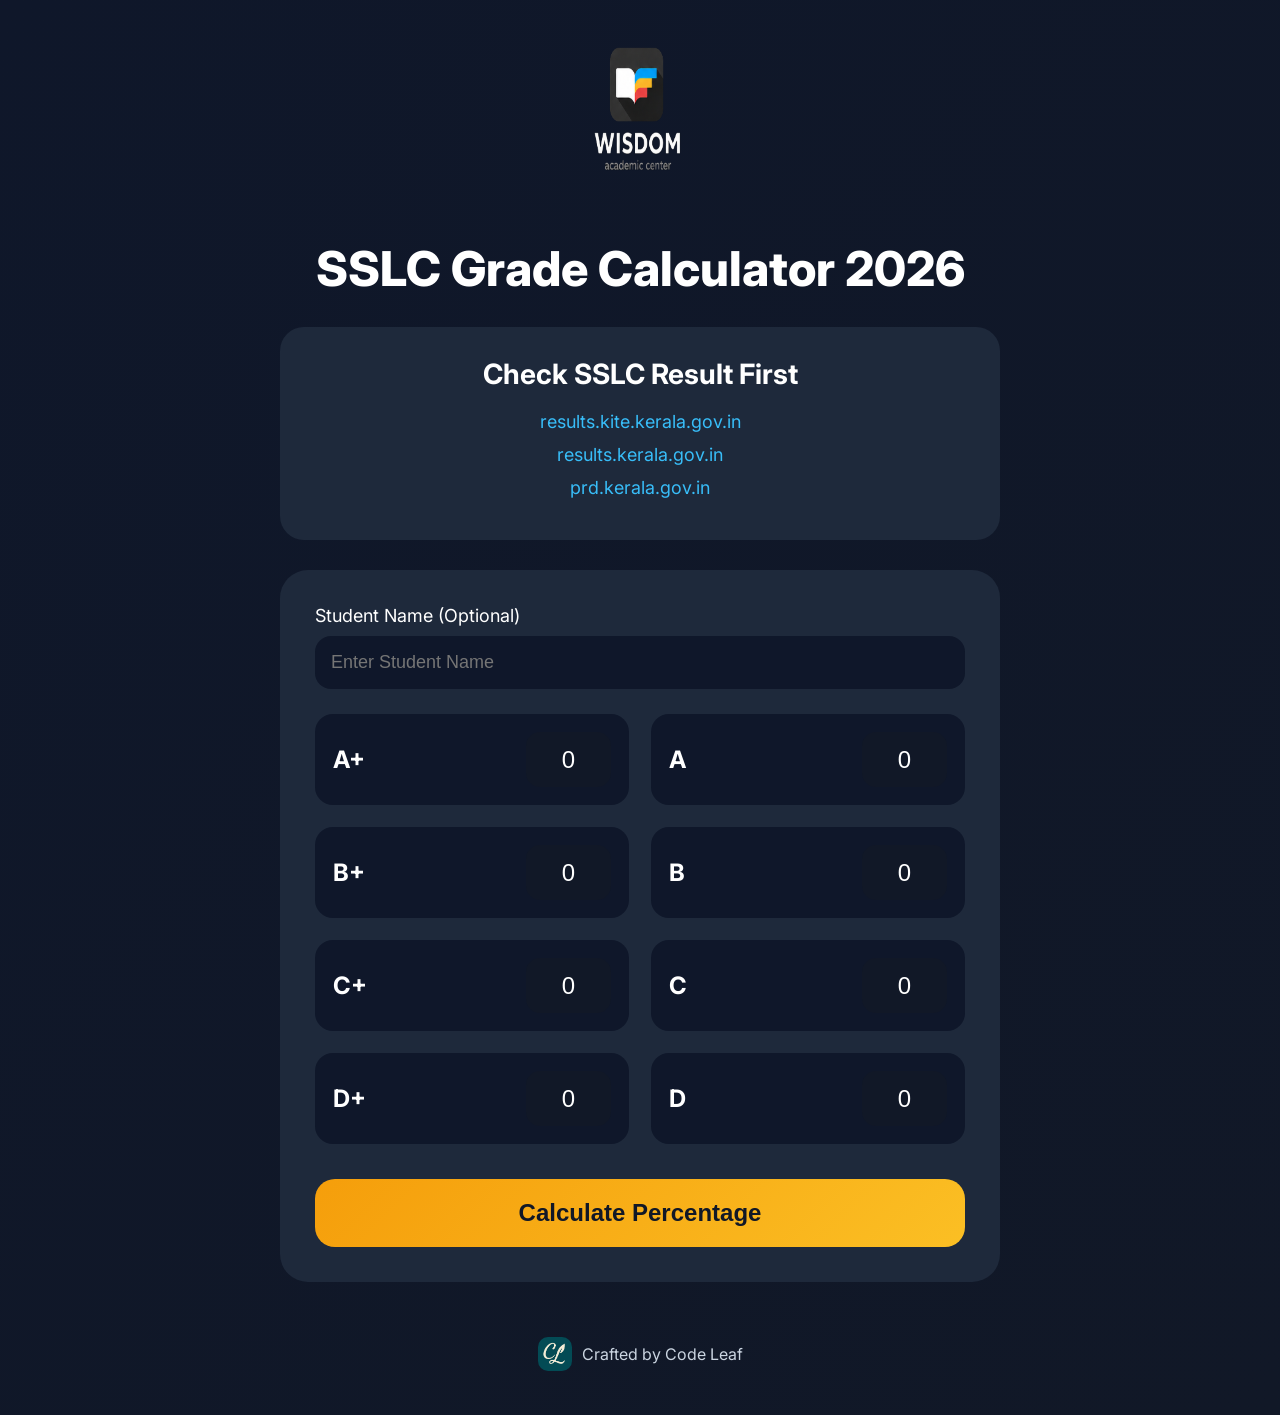
==== commit cd22b588: "Initial commit4" ====
--- a/index.html
+++ b/index.html
@@ -92,12 +92,12 @@
 
         <!-- NOTE -->
 
-        <div class="note-box">
+        <!-- <div class="note-box">
 
             Maximum subjects allowed:
             <strong>10</strong>
 
-        </div>
+        </div> -->
 
         <!-- GRADE GRID -->
 
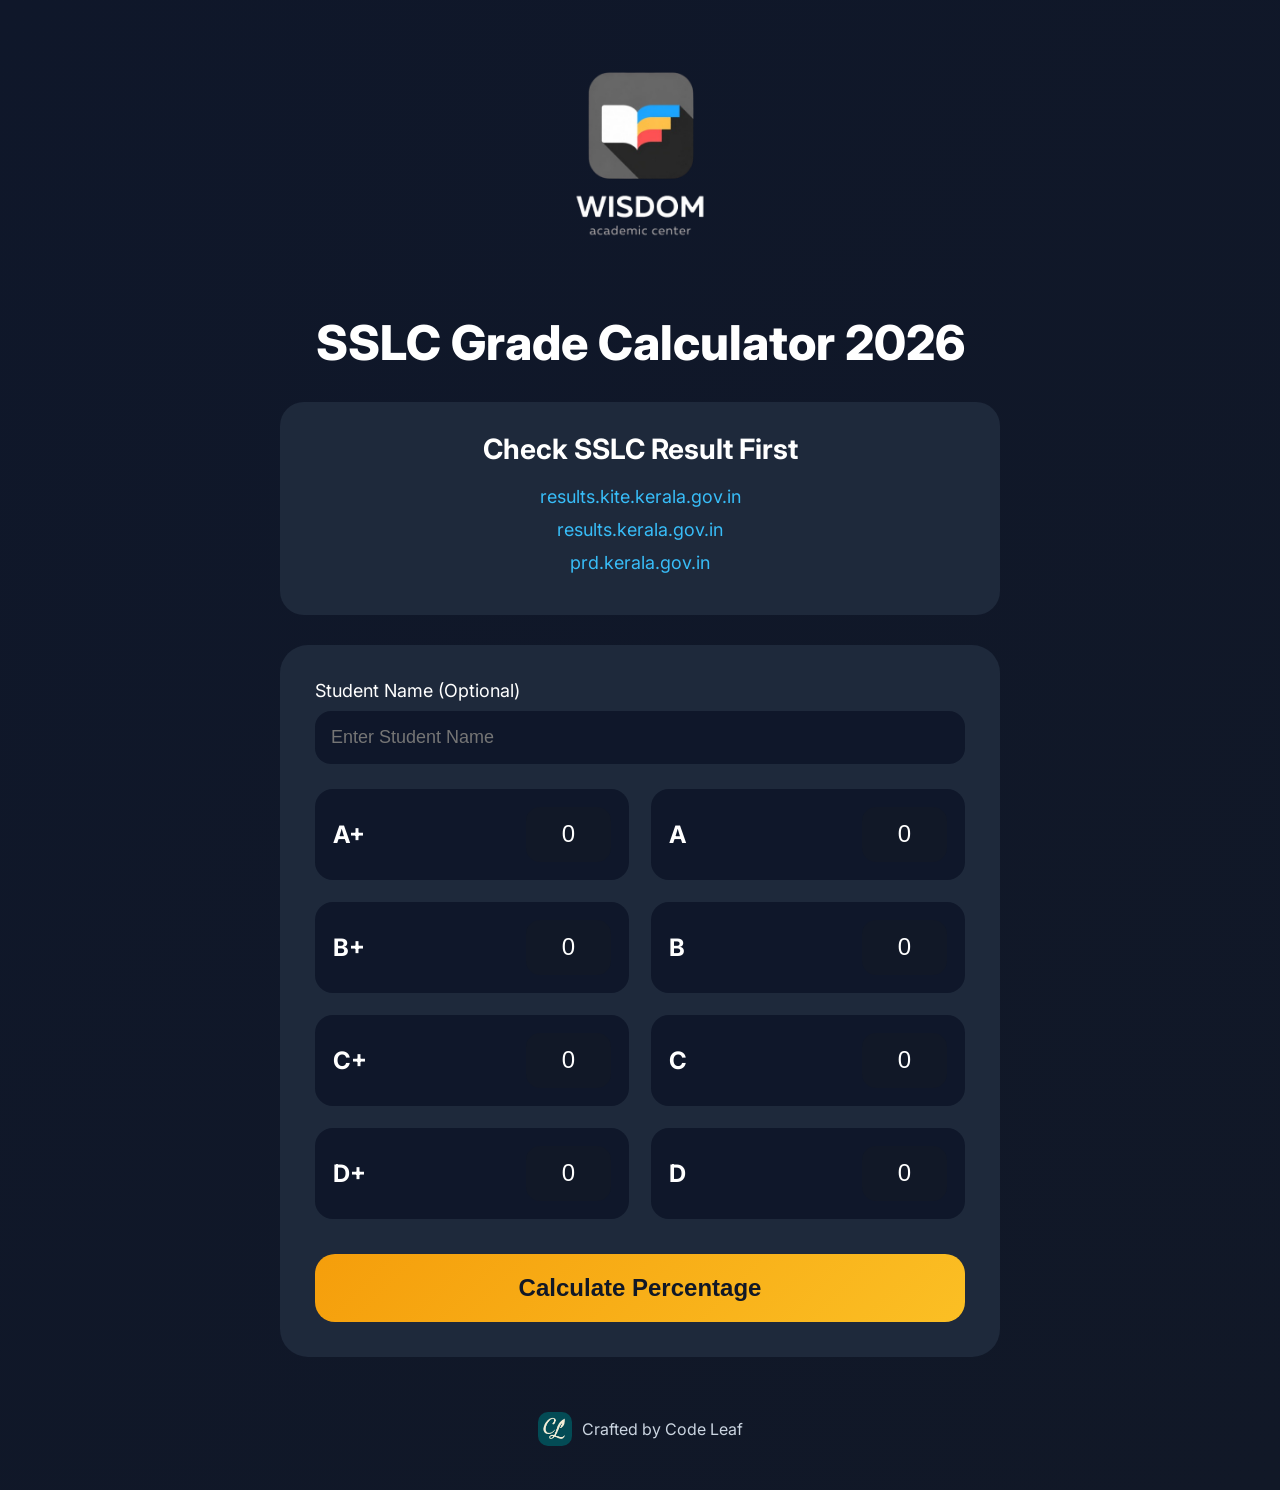
==== commit 433c9747: "Initial commit6" ====
--- a/index.html
+++ b/index.html
@@ -1,6 +1,6 @@
 <!DOCTYPE html>
 <html lang="en">
-
+<!-- 
 <head>
 
 <meta charset="UTF-8">
@@ -20,6 +20,58 @@
 <link href="https://fonts.googleapis.com/css2?family=Inter:wght@400;500;600;700;800&display=swap"
       rel="stylesheet">
 
+</head> -->
+
+<head>
+
+    <meta charset="UTF-8">
+
+    <meta name="viewport"
+          content="width=device-width, initial-scale=1.0">
+
+    <title>
+        SSLC Grade Calculator 2026
+    </title>
+
+    <!-- GOOGLE ANALYTICS -->
+
+    <script async
+            src="https://www.googletagmanager.com/gtag/js?id=G-WN8909VMVG">
+    </script>
+
+    <script>
+
+        window.dataLayer = window.dataLayer || [];
+
+        function gtag(){
+
+            dataLayer.push(arguments);
+
+        }
+
+        gtag('js', new Date());
+
+        gtag('config', 'G-WN8909VMVG');
+
+    </script>
+
+    <!-- GOOGLE FONTS -->
+
+    <link rel="preconnect"
+          href="https://fonts.googleapis.com">
+
+    <link rel="preconnect"
+          href="https://fonts.gstatic.com"
+          crossorigin>
+
+    <link href="https://fonts.googleapis.com/css2?family=Inter:wght@400;500;600;700;800&display=swap"
+          rel="stylesheet">
+
+    <!-- CSS -->
+
+    <link rel="stylesheet"
+          href="style.css">
+
 </head>
 
 <body>
@@ -30,7 +82,7 @@
 
     <div class="logo-section">
 
-        <img src="Firefly.png"
+        <img src="WIS-LOGO.png"
              class="wisdom-logo">
 
     </div>
@@ -73,6 +125,7 @@
     </div>
 
     <!-- FORM -->
+  
 
     <div class="form-box">
 
--- a/style.css
+++ b/style.css
@@ -39,6 +39,7 @@
 
 }
 
+
 /* CONTAINER */
 
 .container{
@@ -61,7 +62,7 @@
 
 .wisdom-logo{
 
-    width:310px;
+    width:180px;
 
     border-radius:20px;
 
--- a/style.css
+++ b/style.css
@@ -39,6 +39,7 @@
 
 }
 
+
 /* CONTAINER */
 
 .container{
@@ -61,7 +62,7 @@
 
 .wisdom-logo{
 
-    width:310px;
+    width:180px;
 
     border-radius:20px;
 
